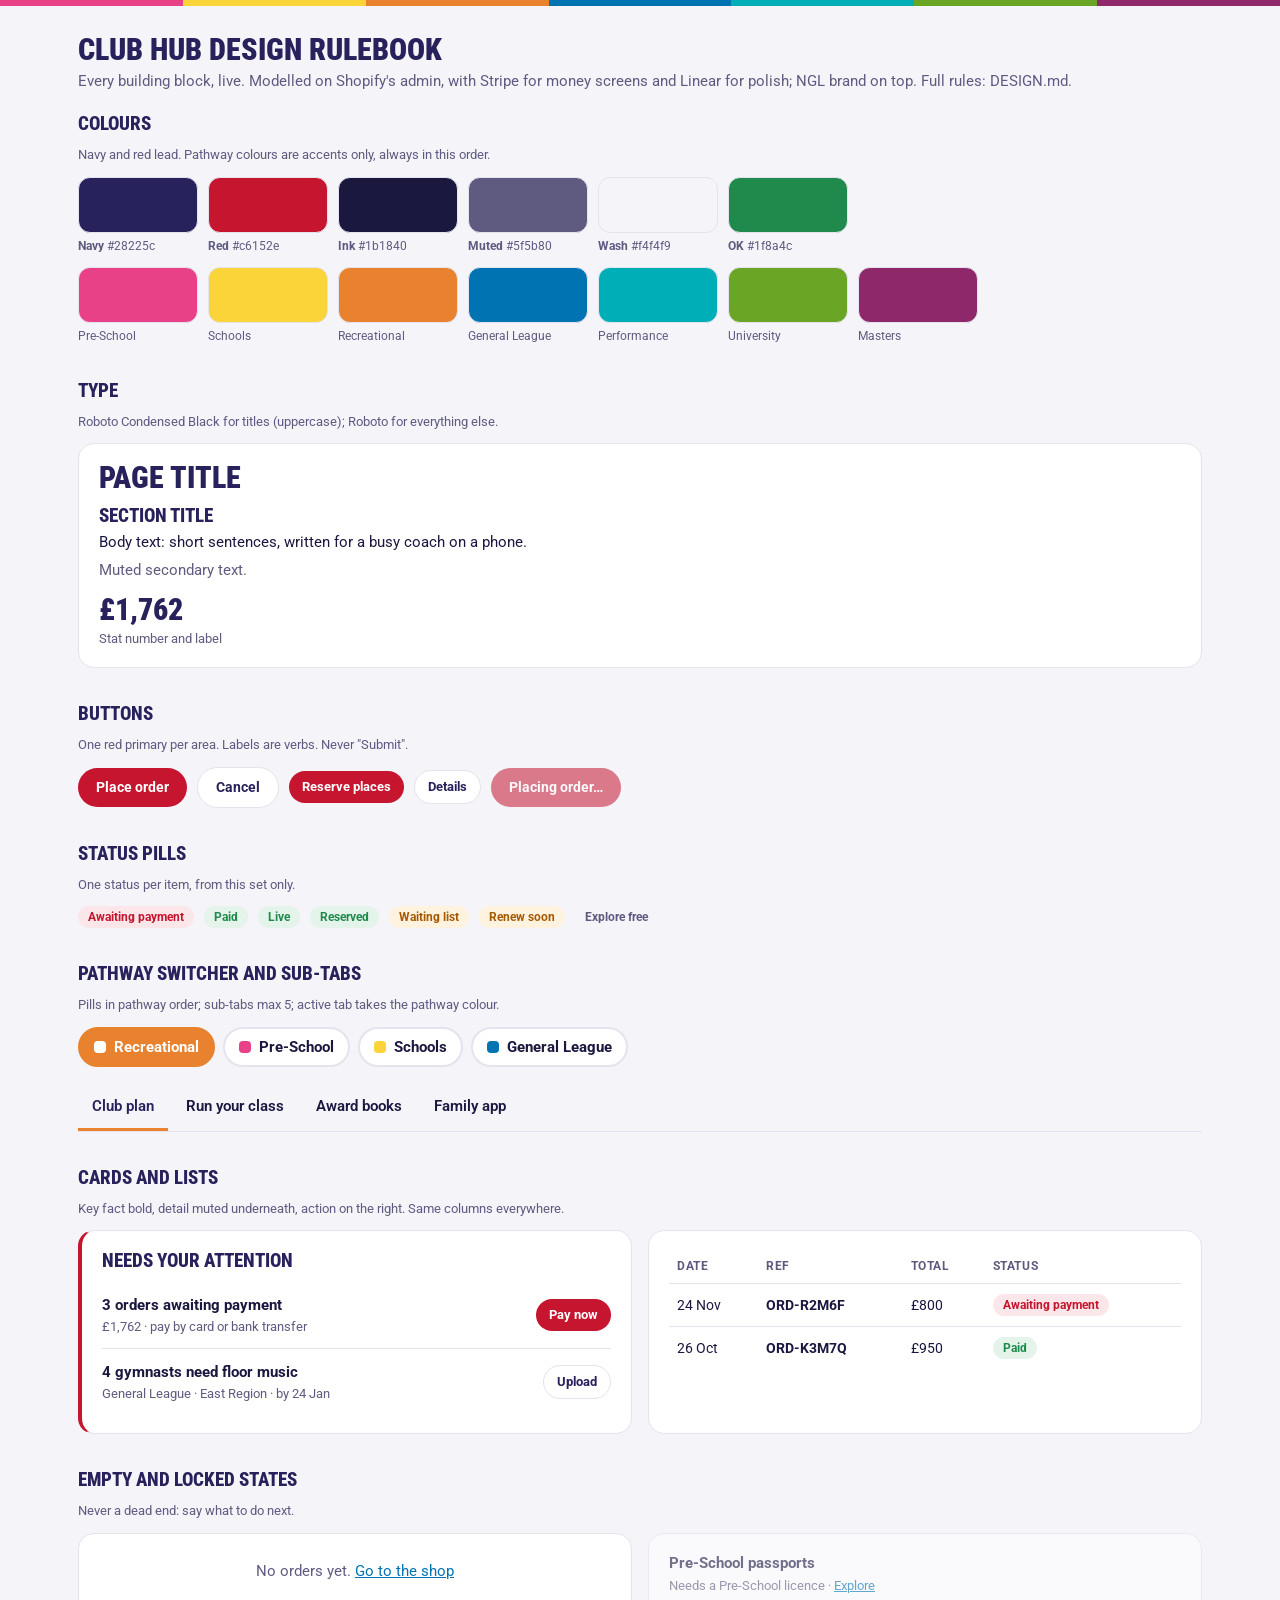
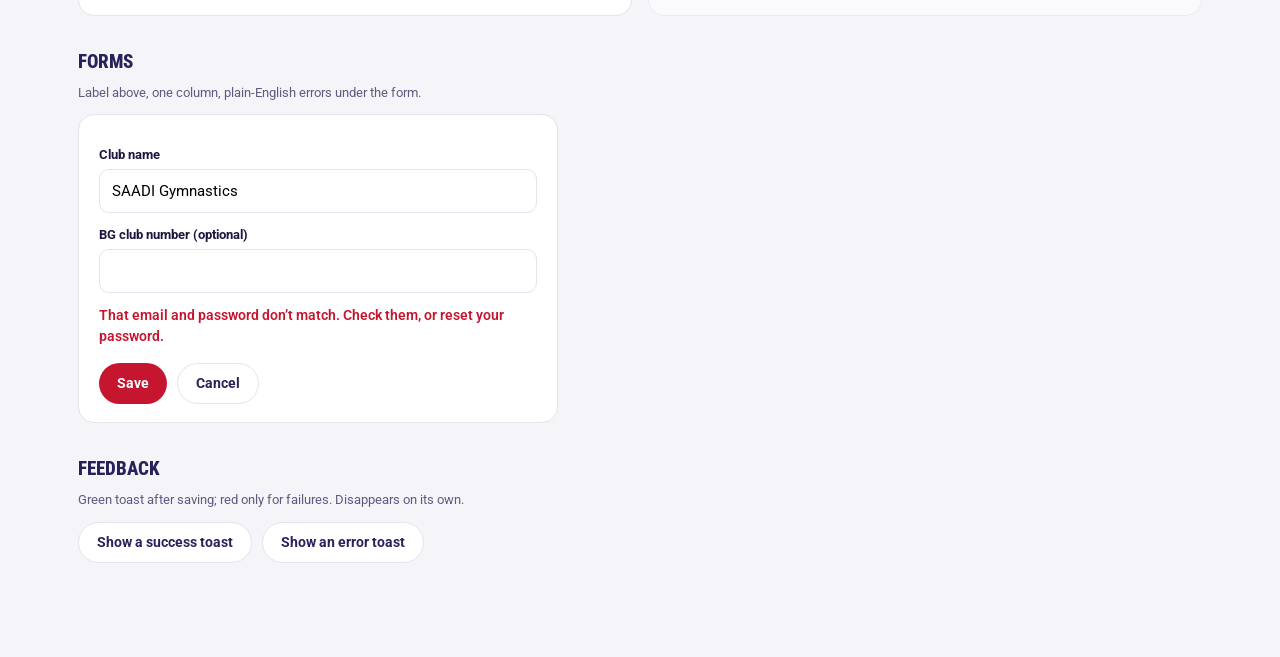
==== styleguide.html @ ccf5c04c "Design rulebook (DESIGN.md) and live style page; phone layout fixes, focus rings, reduced motion Co-" ====
<!doctype html>
<html lang="en-GB"><head><meta charset="utf-8"><meta name="viewport" content="width=device-width,initial-scale=1">
<meta name="robots" content="noindex,nofollow"><title>Club Hub · design rulebook (live)</title>
<link href="https://fonts.googleapis.com/css2?family=Roboto:wght@400;500;700;900&family=Roboto+Condensed:wght@700;800;900&display=swap" rel="stylesheet">
<link rel="stylesheet" href="css/app.css">
<style>.page{margin:0 auto}.sw{display:flex;gap:10px;flex-wrap:wrap}.sw div{width:120px}.sw i{display:block;height:56px;border-radius:12px;border:1px solid var(--line)}.sw small{display:block;font-size:12px;color:var(--muted);margin-top:4px}
section{margin:0 0 34px}.demo{display:flex;gap:10px;flex-wrap:wrap;align-items:center}.rule{font-size:13px;color:var(--muted);margin:6px 0 12px}</style>
</head><body>
<div class="bar7"><i style="background:var(--pre)"></i><i style="background:var(--sch)"></i><i style="background:var(--rec)"></i><i style="background:var(--gen)"></i><i style="background:var(--perf)"></i><i style="background:var(--uni)"></i><i style="background:var(--mas)"></i></div>
<main class="page" style="padding-top:34px">
<h1>Club Hub design rulebook</h1><p class="lead">Every building block, live. Modelled on Shopify's admin, with Stripe for money screens and Linear for polish; NGL brand on top. Full rules: DESIGN.md.</p>

<section><h2>Colours</h2><p class="rule">Navy and red lead. Pathway colours are accents only, always in this order.</p>
<div class="sw">
<div><i style="background:#28225c"></i><small><b>Navy</b> #28225c</small></div><div><i style="background:#c6152e"></i><small><b>Red</b> #c6152e</small></div>
<div><i style="background:#1b1840"></i><small><b>Ink</b> #1b1840</small></div><div><i style="background:#5f5b80"></i><small><b>Muted</b> #5f5b80</small></div>
<div><i style="background:#f4f4f9"></i><small><b>Wash</b> #f4f4f9</small></div><div><i style="background:#1f8a4c"></i><small><b>OK</b> #1f8a4c</small></div></div>
<div class="sw" style="margin-top:12px">
<div><i style="background:var(--pre)"></i><small>Pre-School</small></div><div><i style="background:var(--sch)"></i><small>Schools</small></div><div><i style="background:var(--rec)"></i><small>Recreational</small></div>
<div><i style="background:var(--gen)"></i><small>General League</small></div><div><i style="background:var(--perf)"></i><small>Performance</small></div><div><i style="background:var(--uni)"></i><small>University</small></div><div><i style="background:var(--mas)"></i><small>Masters</small></div></div></section>

<section><h2>Type</h2><p class="rule">Roboto Condensed Black for titles (uppercase); Roboto for everything else.</p>
<div class="card"><h1 style="margin:0">Page title</h1><h2 style="margin:10px 0 4px">Section title</h2><p style="margin:0">Body text: short sentences, written for a busy coach on a phone.</p><p class="lead" style="margin:6px 0 0">Muted secondary text.</p>
<div class="stat" style="margin-top:10px"><b>£1,762</b><span>Stat number and label</span></div></div></section>

<section><h2>Buttons</h2><p class="rule">One red primary per area. Labels are verbs. Never "Submit".</p>
<div class="demo"><button class="btn">Place order</button><button class="btn ghost">Cancel</button><button class="btn sm">Reserve places</button><button class="btn sm ghost">Details</button><button class="btn" disabled>Placing order…</button></div></section>

<section><h2>Status pills</h2><p class="rule">One status per item, from this set only.</p>
<div class="demo"><span class="pill red">Awaiting payment</span><span class="pill ok">Paid</span><span class="pill ok">Live</span><span class="pill ok">Reserved</span><span class="pill warn">Waiting list</span><span class="pill warn">Renew soon</span><span class="pill">Explore free</span></div></section>

<section><h2>Pathway switcher and sub-tabs</h2><p class="rule">Pills in pathway order; sub-tabs max 5; active tab takes the pathway colour.</p>
<div class="paths"><a class="on" style="--c:var(--rec)"><span class="dot"></span>Recreational</a><a style="--c:var(--pre)"><span class="dot"></span>Pre-School</a><a class="y" style="--c:var(--sch)"><span class="dot"></span>Schools</a><a style="--c:var(--gen)"><span class="dot"></span>General League</a></div>
<div class="sub" style="--c:var(--rec)"><a class="on">Club plan</a><a>Run your class</a><a>Award books</a><a>Family app</a></div></section>

<section><h2>Cards and lists</h2><p class="rule">Key fact bold, detail muted underneath, action on the right. Same columns everywhere.</p>
<div class="grid g2"><div class="card attn"><h2>Needs your attention</h2>
<div class="row"><div class="grow"><b>3 orders awaiting payment</b><small>£1,762 · pay by card or bank transfer</small></div><a class="btn sm">Pay now</a></div>
<div class="row"><div class="grow"><b>4 gymnasts need floor music</b><small>General League · East Region · by 24 Jan</small></div><a class="btn sm ghost">Upload</a></div></div>
<div class="card"><table><tr><th>Date</th><th>Ref</th><th>Total</th><th>Status</th></tr><tr><td>24 Nov</td><td><b>ORD-R2M6F</b></td><td>£800</td><td><span class="pill red">Awaiting payment</span></td></tr><tr><td>26 Oct</td><td><b>ORD-K3M7Q</b></td><td>£950</td><td><span class="pill ok">Paid</span></td></tr></table></div></div></section>

<section><h2>Empty and locked states</h2><p class="rule">Never a dead end: say what to do next.</p>
<div class="grid g2"><div class="card empty">No orders yet. <a href="#">Go to the shop</a></div>
<div class="card lock"><b>Pre-School passports</b><br><small style="color:var(--muted)">Needs a Pre-School licence · <a href="#">Explore</a></small></div></div></section>

<section><h2>Forms</h2><p class="rule">Label above, one column, plain-English errors under the form.</p>
<div class="card" style="max-width:480px"><label class="field"><span>Club name</span><input value="SAADI Gymnastics"></label><label class="field"><span>BG club number (optional)</span><input></label>
<p class="err">That email and password don’t match. Check them, or reset your password.</p><div class="btn-row"><button class="btn">Save</button><button class="btn ghost">Cancel</button></div></div></section>

<section><h2>Feedback</h2><p class="rule">Green toast after saving; red only for failures. Disappears on its own.</p>
<div class="demo"><button class="btn ghost" onclick="t('Reserved. Your reference is NGL-7Q2K')">Show a success toast</button><button class="btn ghost" onclick="t('Couldn’t save. Please try again.',1)">Show an error toast</button></div></section>
</main>
<script>function t(m,bad){const e=document.createElement('div');e.className='toast '+(bad?'bad':'ok');e.textContent=m;document.body.appendChild(e);setTimeout(()=>e.remove(),3500)}</script>
</body></html>
---- css/app.css ----
/* NGL Club Hub app styles. Brand: NGL Brand Guide 2026 (navy #28225c, red #c6152e, 7 pathway colours). */
:root{--navy:#28225c;--navy2:#1e1a4c;--navy3:#15123a;--red:#c6152e;--ink:#1b1840;--muted:#5f5b80;--line:#e4e3ee;--wash:#f4f4f9;
--pre:#e84187;--sch:#fbd43a;--rec:#e8822f;--gen:#0073b3;--perf:#00aeb7;--uni:#6ba526;--mas:#8f286b;--ok:#1f8a4c;--warn:#a65a00;
--cond:'Roboto Condensed',Arial,sans-serif;--body:'Roboto',Arial,sans-serif}
*{box-sizing:border-box}body{margin:0;font:15px/1.5 var(--body);color:var(--ink);background:var(--wash)}
a{color:var(--gen)}button{font:inherit;cursor:pointer}
.bar7{display:flex;height:6px;position:fixed;top:0;left:0;right:0;z-index:50}.bar7 i{flex:1}
/* layout */
.app{display:grid;grid-template-columns:248px 1fr;min-height:100vh;padding-top:6px}
.side{background:linear-gradient(180deg,var(--navy),var(--navy3));color:#fff;padding:18px 14px;position:sticky;top:6px;height:calc(100vh - 6px);display:flex;flex-direction:column}
.side .logo{height:54px;margin:0 6px 14px;align-self:flex-start}
.club{background:rgba(255,255,255,.08);border-radius:12px;padding:10px 12px;margin-bottom:14px;font-size:13px}
.club b{display:block;font-size:14px}.club span{color:#c9cbee}
.nav{display:flex;flex-direction:column;gap:2px}
.nav a{display:flex;align-items:center;gap:12px;background:none;border:0;color:#dcdcf2;padding:10px 12px;border-radius:10px;text-align:left;font-weight:500}
.nav a:hover{background:rgba(255,255,255,.07)}
.nav a.on{background:#fff;color:var(--navy);font-weight:700}
.nav svg{width:20px;height:20px;flex:none}
.nav .badge{margin-left:auto;background:var(--red);color:#fff;font-size:11px;font-weight:700;border-radius:99px;padding:1px 7px}
.side .foot{margin-top:auto;font-size:11px;color:#a9a7cc;text-align:center}.side .foot img{height:20px;display:block;margin:4px auto 0}
.main{min-width:0}
.top{position:sticky;top:6px;z-index:20;background:#fff;border-bottom:1px solid var(--line);display:flex;align-items:center;gap:14px;padding:12px 28px}
.search{flex:1;max-width:560px;position:relative}
.search input{width:100%;border:1px solid var(--line);background:var(--wash);border-radius:99px;padding:10px 16px 10px 40px;font:inherit}
.search svg{position:absolute;left:14px;top:11px;width:18px;height:18px;color:var(--muted)}
.results{position:absolute;top:46px;left:0;right:0;background:#fff;border:1px solid var(--line);border-radius:14px;box-shadow:0 18px 40px rgba(6,10,40,.18);padding:6px;display:none}
.results.open{display:block}
.results a{display:flex;width:100%;gap:10px;align-items:center;border:0;background:none;padding:9px 10px;border-radius:10px;text-align:left}
.results a:hover{background:var(--wash)}.results small{color:var(--muted);margin-left:auto;font-size:12px}
.top .who{margin-left:auto;display:flex;gap:10px;align-items:center;font-size:13px;color:var(--muted)}
.av{width:34px;height:34px;border-radius:50%;background:var(--navy);color:#fff;display:grid;place-items:center;font-weight:700}
.page{padding:26px 28px 60px;max-width:1180px}
h1{font:900 30px/1.05 var(--cond);text-transform:uppercase;margin:0 0 4px;color:var(--navy)}
.lead{color:var(--muted);margin:0 0 20px}
h2{font:800 19px var(--cond);text-transform:uppercase;margin:0 0 10px;color:var(--navy)}
.grid{display:grid;gap:16px}.g2{grid-template-columns:1fr 1fr}.g3{grid-template-columns:repeat(3,1fr)}.g4{grid-template-columns:repeat(4,1fr)}
.card{background:#fff;border:1px solid var(--line);border-radius:16px;padding:18px 20px}
.stat b{display:block;font:900 30px var(--cond);color:var(--navy)}.stat span{color:var(--muted);font-size:13px}
.pill{display:inline-block;font-size:12px;font-weight:700;border-radius:99px;padding:2px 10px;background:var(--wash);color:var(--muted)}
.pill.ok{background:#e4f4ea;color:var(--ok)}.pill.warn{background:#fff3e0;color:var(--warn)}.pill.red{background:#fbe7ea;color:var(--red)}
.btn{display:inline-flex;align-items:center;gap:6px;border:0;border-radius:99px;padding:9px 18px;background:var(--red);color:#fff;font-weight:700;text-decoration:none;font-size:14px}
.btn.ghost{background:#fff;color:var(--navy);border:1.5px solid var(--line)}.btn.sm{padding:6px 13px;font-size:13px}
.row{display:flex;align-items:center;gap:12px;padding:12px 0;border-top:1px solid var(--line)}.row:first-of-type{border-top:0}
.row .grow{flex:1;min-width:0}.row small{display:block;color:var(--muted);font-size:13px}
.dot{width:12px;height:12px;border-radius:4px;flex:none}
.attn{border-left:4px solid var(--red)}
/* checklist */
.check .row{cursor:pointer}.tick{width:24px;height:24px;border-radius:50%;border:2px solid var(--line);flex:none;display:grid;place-items:center;color:#fff;font-size:13px}
.done .tick{background:var(--ok);border-color:var(--ok)}.done .grow b{text-decoration:line-through;color:var(--muted)}
.prog{height:8px;background:var(--wash);border-radius:99px;overflow:hidden;margin:6px 0 4px}.prog i{display:block;height:100%;background:var(--ok)}
/* pathway switcher */
.paths{display:flex;gap:8px;flex-wrap:wrap;margin-bottom:18px}
.paths a{border:2px solid var(--line);background:#fff;border-radius:99px;padding:7px 14px;font-weight:700;display:flex;gap:8px;align-items:center;color:var(--ink)}
.paths a.on{border-color:var(--c);background:var(--c);color:#fff}.paths a.on.y{color:var(--navy)}
.paths a .dot{background:var(--c)}.paths a.on .dot{background:#fff}
.sub{display:flex;gap:4px;border-bottom:1px solid var(--line);margin-bottom:18px;flex-wrap:wrap}
.sub a{border:0;background:none;padding:10px 14px;font-weight:600;color:var(--muted);border-bottom:3px solid transparent}
.sub a.on{color:var(--navy);border-color:var(--c,var(--red))}
.tile{display:flex;gap:14px;align-items:flex-start}.ic{width:44px;height:44px;border-radius:12px;display:grid;place-items:center;flex:none;color:#fff}
.ic svg{width:22px;height:22px}
.lock{opacity:.6}
table{width:100%;border-collapse:collapse;font-size:14px}th{text-align:left;font-size:12px;text-transform:uppercase;letter-spacing:.05em;color:var(--muted);padding:8px}td{padding:10px 8px;border-top:1px solid var(--line)}
.faq details{border-top:1px solid var(--line);padding:12px 0}.faq details:first-child{border-top:0}
.faq summary{font-weight:700;cursor:pointer;list-style:none;display:flex;justify-content:space-between}.faq summary::after{content:'+';color:var(--red);font-size:20px;line-height:1}
.faq details[open] summary::after{content:'–'}.faq p{margin:8px 0 0;color:var(--muted)}
.sandbox{position:fixed;right:14px;bottom:14px;z-index:60;background:#fbd43a;color:#28225c;font:700 12px var(--body);border-radius:99px;padding:6px 12px;box-shadow:0 6px 16px rgba(6,10,40,.2)}
.note{background:#fff8d6;border:1px dashed #d9b800;border-radius:12px;padding:10px 14px;font-size:13px;margin-bottom:18px}
.flash{animation:fl 1.4s}@keyframes fl{0%{box-shadow:0 0 0 4px rgba(198,21,46,.5)}100%{box-shadow:0 0 0 0 rgba(198,21,46,0)}}
@media(max-width:860px){.app{grid-template-columns:1fr}.side{position:fixed;bottom:0;top:auto;height:auto;width:100%;flex-direction:row;padding:6px;z-index:40}
.side .logo,.side .club,.side .foot{display:none}.nav{flex-direction:row;justify-content:space-around;width:100%}.nav a{flex-direction:column;gap:2px;font-size:10px;padding:6px 4px}.nav .badge{display:none}
.g2,.g3{grid-template-columns:1fr}.g4{grid-template-columns:1fr 1fr}.page{padding:18px 16px 90px}.top{padding:10px 16px}.top .who span{display:none}}

a.card,a.row,.nav a,.sub a,.paths a,.results a{text-decoration:none;color:inherit}
a.card:hover{border-color:#cfcde3}.nav a{color:#dcdcf2}.nav a.on{color:var(--navy)}
.paths a.on{color:#fff}.paths a.on.y{color:var(--navy)}.sub a.on{color:var(--navy)}
.sub a{display:inline-block}.results a{color:var(--ink)}
.btn[disabled]{opacity:.55;cursor:not-allowed}
.results a svg{width:16px;height:16px;flex:none;color:var(--muted)}
/* dialogs, toasts, forms, sign-in */
.modal-bg{position:fixed;inset:0;background:rgba(21,18,58,.55);display:grid;place-items:center;z-index:80;padding:16px}
.modal{background:#fff;border-radius:18px;padding:22px 24px;width:min(520px,100%);max-height:90vh;overflow:auto;box-shadow:0 30px 60px rgba(6,10,40,.35)}
.modal h2{margin-bottom:6px}
.field{display:block;margin:12px 0}.field span{display:block;font-weight:700;font-size:13px;margin-bottom:4px}
.field input,.field textarea,.field select{width:100%;border:1.5px solid var(--line);border-radius:10px;padding:10px 12px;font:inherit}
.field input:focus,.field textarea:focus{outline:none;border-color:var(--navy)}
.btn-row{display:flex;gap:10px;flex-wrap:wrap;margin-top:16px}
.err{color:var(--red);font-weight:600;font-size:14px;min-height:1.2em;margin:8px 0 0}
.toast{position:fixed;left:50%;bottom:24px;transform:translateX(-50%);z-index:90;padding:12px 18px;border-radius:12px;color:#fff;font-weight:700;box-shadow:0 10px 30px rgba(6,10,40,.3)}
.toast.ok{background:var(--ok)}.toast.bad{background:var(--red)}
.auth{min-height:100vh;display:grid;place-items:center;padding:30px 16px;background:linear-gradient(180deg,var(--navy),var(--navy3))}
.auth .box{background:#fff;border-radius:20px;padding:28px;width:min(440px,100%);box-shadow:0 30px 60px rgba(0,0,0,.35)}
.auth .logo{height:64px;display:block;margin:0 auto 14px}
.auth h1{text-align:center}.auth .lead{text-align:center}
.auth .alt{text-align:center;margin:14px 0 0;font-size:14px;color:var(--muted)}
.auth .foot{color:#c9cbee;text-align:center;font-size:12px;margin-top:16px}
.basket{position:sticky;top:90px}
.qty{display:flex;align-items:center;gap:6px}.qty button{width:28px;height:28px;border-radius:50%;border:1.5px solid var(--line);background:#fff;font-weight:700}
.empty{color:var(--muted);text-align:center;padding:26px 10px}
/* Rulebook (DESIGN.md) sections 4, 9, 10: focus, motion, phone tables, tap targets */
:focus-visible{outline:3px solid #0073b3;outline-offset:2px;border-radius:6px}
.modal-bg{animation:fade .15s ease-out}.modal{animation:rise .18s ease-out}.toast{animation:rise .18s ease-out}
@keyframes fade{from{opacity:0}}@keyframes rise{from{opacity:0;transform:translateY(8px)}}
.toast{transform:translateX(-50%)}@keyframes rise{from{opacity:0;translate:0 8px}}
@media (prefers-reduced-motion:reduce){*{animation:none!important;transition:none!important}}
.pill.amber{background:#fff3e0;color:var(--warn)}
@media(max-width:860px){
  .btn{min-height:44px}.btn.sm{min-height:38px}
  table,thead,tbody,tr,td,th{display:block}table tr:first-child:has(th){display:none}
  table tr{border-top:1px solid var(--line);padding:10px 0}table td{border:0;padding:2px 0}
  .grid[style*="300px"]{grid-template-columns:1fr!important}h1{font-size:24px}
}
@media(max-width:860px){.top .who [data-act=signout]{display:none}.sandbox{bottom:auto;top:10px;right:10px;font-size:10px;padding:3px 8px}.search{max-width:none}}
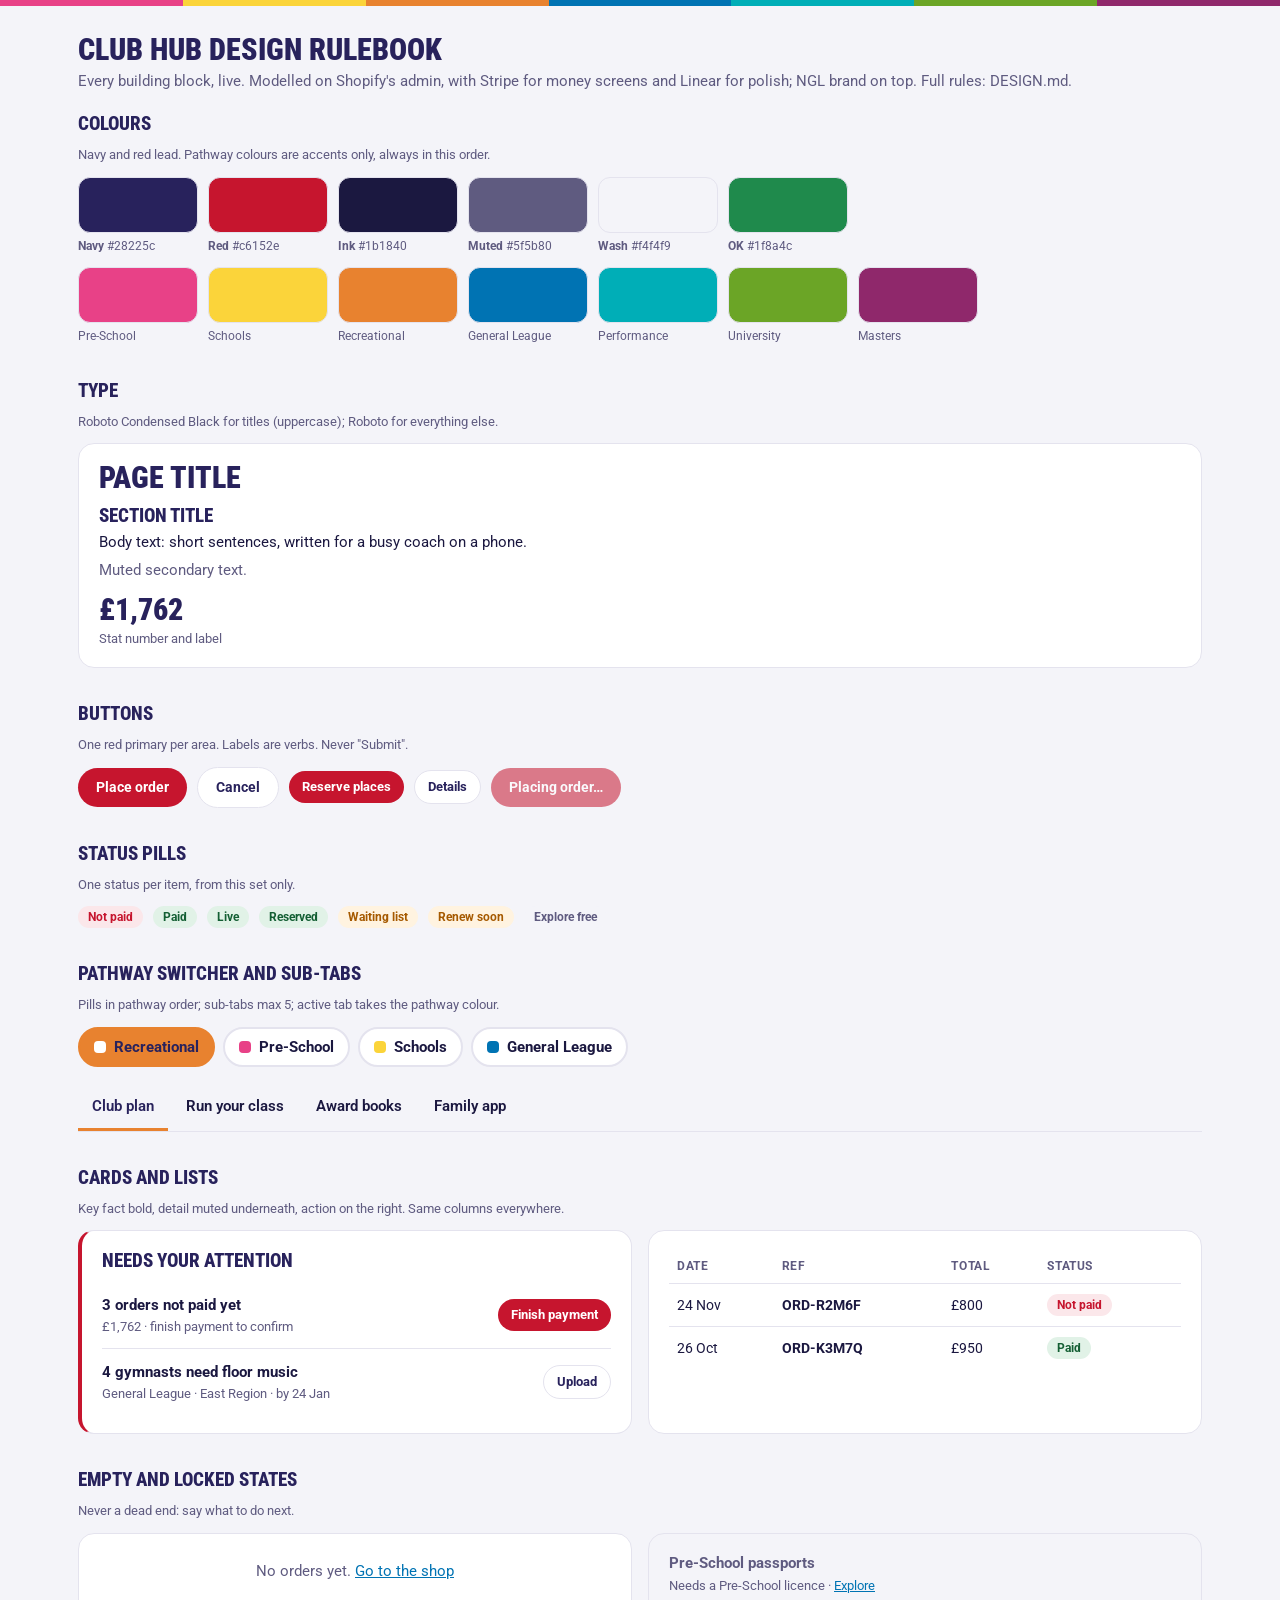
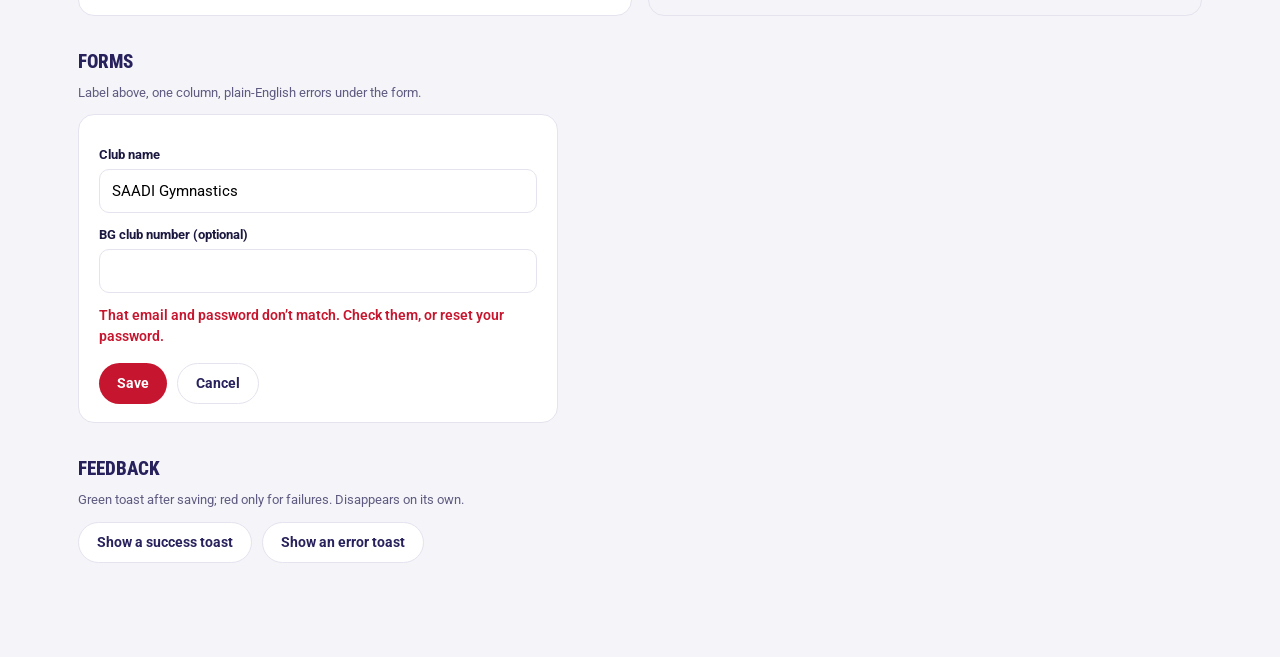
==== commit c84adc80: "Pay at checkout only: no invoices or bank details; Continue to secure payment goes straight to Strip" ====
--- a/styleguide.html
+++ b/styleguide.html
@@ -27,7 +27,7 @@
 <div class="demo"><button class="btn">Place order</button><button class="btn ghost">Cancel</button><button class="btn sm">Reserve places</button><button class="btn sm ghost">Details</button><button class="btn" disabled>Placing order…</button></div></section>
 
 <section><h2>Status pills</h2><p class="rule">One status per item, from this set only.</p>
-<div class="demo"><span class="pill red">Awaiting payment</span><span class="pill ok">Paid</span><span class="pill ok">Live</span><span class="pill ok">Reserved</span><span class="pill warn">Waiting list</span><span class="pill warn">Renew soon</span><span class="pill">Explore free</span></div></section>
+<div class="demo"><span class="pill red">Not paid</span><span class="pill ok">Paid</span><span class="pill ok">Live</span><span class="pill ok">Reserved</span><span class="pill warn">Waiting list</span><span class="pill warn">Renew soon</span><span class="pill">Explore free</span></div></section>
 
 <section><h2>Pathway switcher and sub-tabs</h2><p class="rule">Pills in pathway order; sub-tabs max 5; active tab takes the pathway colour.</p>
 <div class="paths"><a class="on" style="--c:var(--rec)"><span class="dot"></span>Recreational</a><a style="--c:var(--pre)"><span class="dot"></span>Pre-School</a><a class="y" style="--c:var(--sch)"><span class="dot"></span>Schools</a><a style="--c:var(--gen)"><span class="dot"></span>General League</a></div>
@@ -35,9 +35,9 @@
 
 <section><h2>Cards and lists</h2><p class="rule">Key fact bold, detail muted underneath, action on the right. Same columns everywhere.</p>
 <div class="grid g2"><div class="card attn"><h2>Needs your attention</h2>
-<div class="row"><div class="grow"><b>3 orders awaiting payment</b><small>£1,762 · pay by card or bank transfer</small></div><a class="btn sm">Pay now</a></div>
+<div class="row"><div class="grow"><b>3 orders not paid yet</b><small>£1,762 · finish payment to confirm</small></div><a class="btn sm">Finish payment</a></div>
 <div class="row"><div class="grow"><b>4 gymnasts need floor music</b><small>General League · East Region · by 24 Jan</small></div><a class="btn sm ghost">Upload</a></div></div>
-<div class="card"><table><tr><th>Date</th><th>Ref</th><th>Total</th><th>Status</th></tr><tr><td>24 Nov</td><td><b>ORD-R2M6F</b></td><td>£800</td><td><span class="pill red">Awaiting payment</span></td></tr><tr><td>26 Oct</td><td><b>ORD-K3M7Q</b></td><td>£950</td><td><span class="pill ok">Paid</span></td></tr></table></div></div></section>
+<div class="card"><table><tr><th>Date</th><th>Ref</th><th>Total</th><th>Status</th></tr><tr><td>24 Nov</td><td><b>ORD-R2M6F</b></td><td>£800</td><td><span class="pill red">Not paid</span></td></tr><tr><td>26 Oct</td><td><b>ORD-K3M7Q</b></td><td>£950</td><td><span class="pill ok">Paid</span></td></tr></table></div></div></section>
 
 <section><h2>Empty and locked states</h2><p class="rule">Never a dead end: say what to do next.</p>
 <div class="grid g2"><div class="card empty">No orders yet. <a href="#">Go to the shop</a></div>
--- a/css/app.css
+++ b/css/app.css
@@ -110,3 +110,35 @@
   .grid[style*="300px"]{grid-template-columns:1fr!important}h1{font-size:24px}
 }
 @media(max-width:860px){.top .who [data-act=signout]{display:none}.sandbox{bottom:auto;top:10px;right:10px;font-size:10px;padding:3px 8px}.search{max-width:none}}
+/* Invoice (DESIGN.md section 7) */
+.inv-screen{position:fixed;inset:0;z-index:85;background:var(--wash);overflow:auto;padding:20px 16px 40px}
+.inv-tools{max-width:820px;margin:0 auto 12px;display:flex;gap:10px;justify-content:flex-end}
+.inv{max-width:820px;margin:0 auto;background:#fff;border:1px solid var(--line);border-radius:12px;padding:0 36px 28px;font-size:14px;color:var(--ink)}
+.inv-bar{display:flex;height:8px;margin:0 -36px 22px;border-radius:12px 12px 0 0;overflow:hidden}.inv-bar i{flex:1}
+.inv-top{display:flex;justify-content:space-between;align-items:flex-start;margin-bottom:22px}.inv-top img{height:60px}
+.inv-h{font:900 34px var(--cond);text-transform:uppercase;color:var(--navy)}.inv-no{font-weight:700;color:var(--muted)}
+.inv-paid{display:inline-block;margin-top:6px;background:#e4f4ea;color:var(--ok);font-weight:900;letter-spacing:.12em;text-transform:uppercase;padding:4px 12px;border-radius:99px}
+.inv-cols{display:grid;grid-template-columns:repeat(4,1fr);gap:16px;margin-bottom:22px;line-height:1.45}
+.inv-l{font-size:11px;font-weight:700;letter-spacing:.08em;text-transform:uppercase;color:var(--muted);margin-bottom:3px}
+.inv-t{width:100%;border-collapse:collapse}.inv-t th{background:var(--navy);color:#fff;font-size:11px;padding:8px 10px}.inv-t td{padding:9px 10px;border-top:1px solid var(--line)}
+.inv-t .n{text-align:right}.inv-t tfoot td{border:0;color:var(--muted);font-size:12px}.inv-t .inv-tot td{font:900 18px var(--cond);color:var(--navy);border-top:2px solid var(--navy)}
+.inv-pay{margin-top:18px;background:var(--wash);border-left:4px solid var(--red);border-radius:8px;padding:10px 14px}.inv-pay p{margin:4px 0}
+.inv-note{margin-top:16px;color:var(--ok);font-weight:700}
+.inv-foot{margin-top:24px;padding-top:12px;border-top:1px solid var(--line);font-size:11px;color:var(--muted);text-align:center}
+/* Order page timeline */
+.timeline{list-style:none;margin:0;padding:0}.timeline li{display:flex;gap:12px;padding:8px 0;position:relative}
+.timeline li::before{content:'';width:12px;height:12px;border-radius:50%;background:var(--line);margin-top:5px;flex:none}
+.timeline li.done::before{background:var(--ok)}.timeline li small{display:block;color:var(--muted)}
+@media(max-width:860px){.inv{padding:0 16px 20px}.inv-bar{margin:0 -16px 16px}.inv-cols{grid-template-columns:1fr 1fr}.inv-t,.inv-t tbody,.inv-t tr,.inv-t td,.inv-t th{display:revert}}
+@media print{
+  body>*:not(.inv-screen){display:none!important}.inv-screen{position:static;padding:0;background:#fff;overflow:visible}
+  .inv-tools{display:none}.inv{border:0;max-width:none;padding:0 0 10px}.inv-bar{margin:0 0 18px;border-radius:0}
+  *{-webkit-print-color-adjust:exact;print-color-adjust:exact}
+}
+.upbar{height:6px;background:var(--wash);border-radius:99px;overflow:hidden;margin-top:6px;max-width:260px}.upbar i{display:block;height:100%;width:0;background:var(--ok);transition:width .2s}
+[hidden]{display:none!important}
+/* Contrast fixes (axe, WCAG AA): darker success green, navy text on orange, readable locked items */
+:root{--ok:#17703d}
+.pill.ok{background:#e1f2e7;color:#145f34}
+.paths a.on[style*="--rec"],.paths a.on[style*="--sch"]{color:var(--navy)}
+.lock{opacity:1;background:var(--wash)}.lock .ic{filter:grayscale(1);opacity:.55}.lock b{color:var(--muted)}
